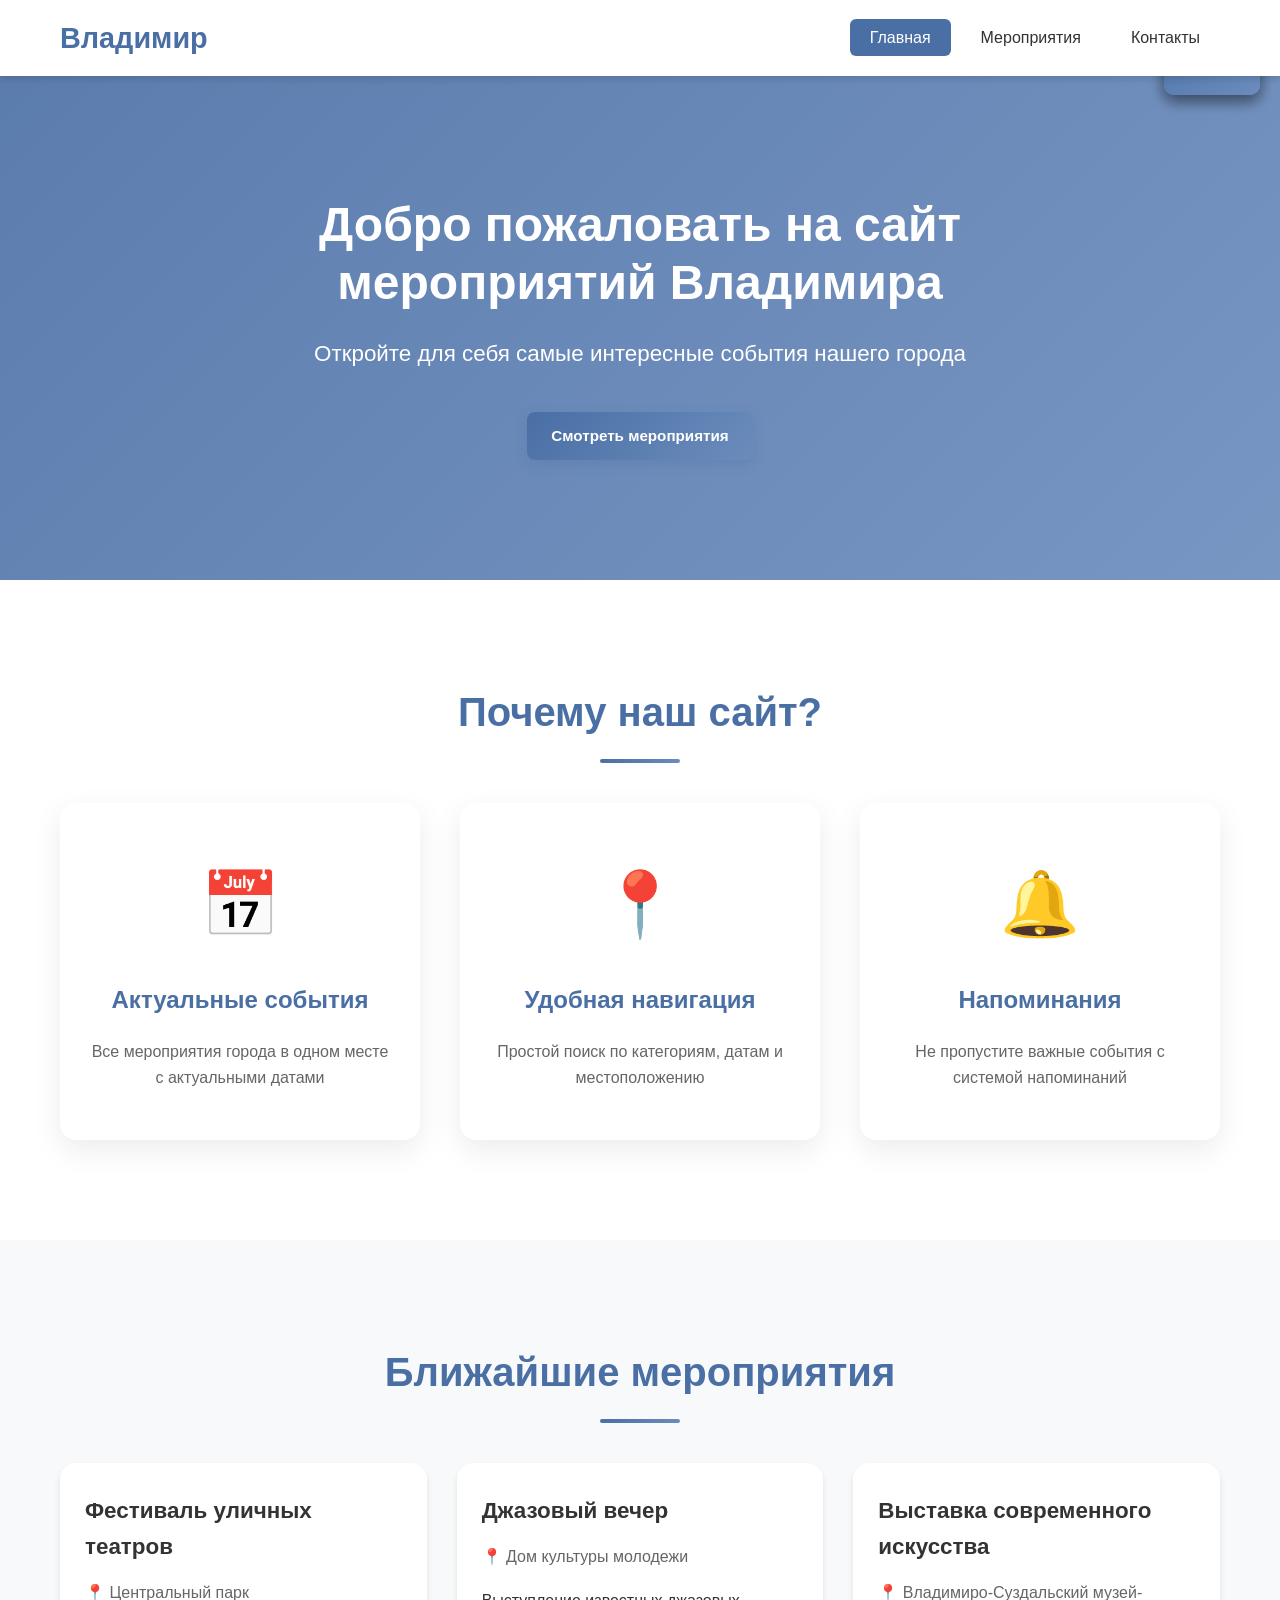
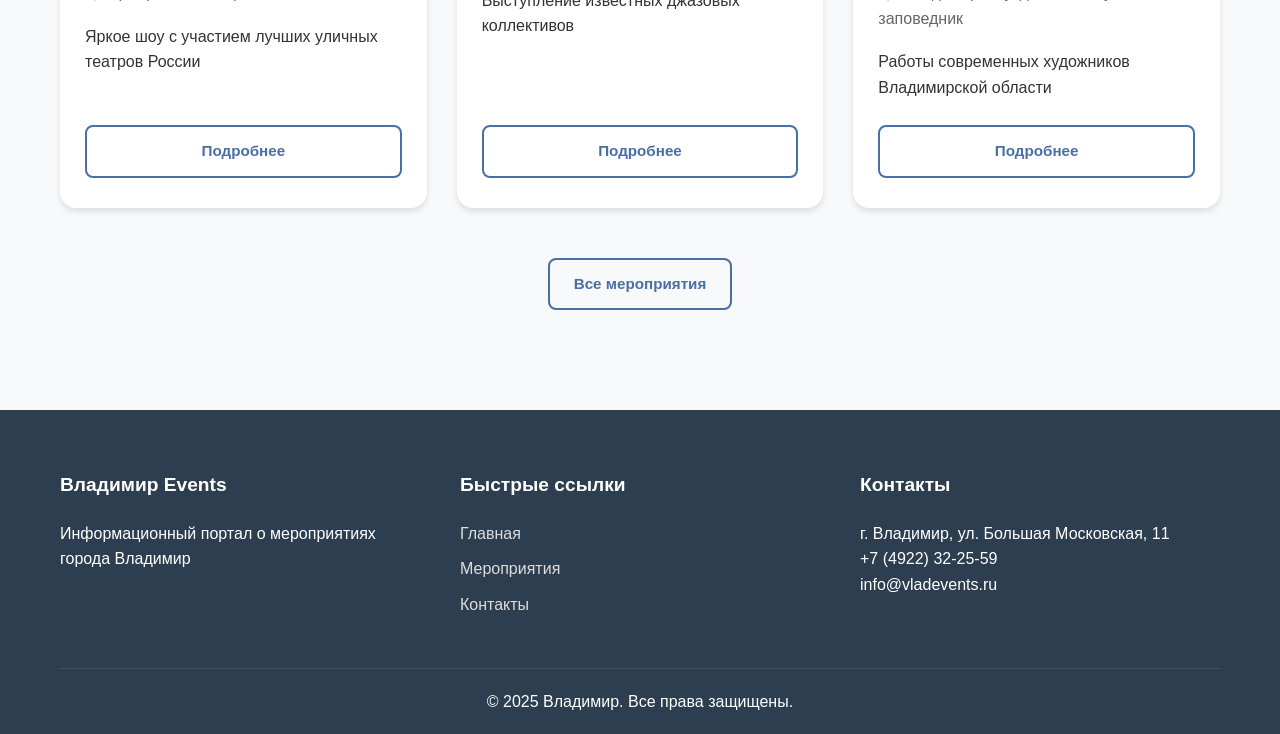
==== index.html @ 45550b62 "Add files via upload" ====
<!DOCTYPE html>
<html lang="ru">
<head>
    <meta charset="UTF-8">
    <meta name="viewport" content="width=device-width, initial-scale=1.0">
    <title>Мероприятия Владимира - Главная</title>
    <link rel="stylesheet" href="style.css">
</head>
<body>
    <header class="header">
        <div class="container">
            <div class="header-content">
                <div class="logo">
                    <h1>Владимир</h1>
                </div>
                <nav class="nav">
                    <ul class="nav-list">
                        <li><a href="index.html" class="nav-link active">Главная</a></li>
                        <li><a href="events.html" class="nav-link">Мероприятия</a></li>
                        <li><a href="contacts.html" class="nav-link">Контакты</a></li>
                    </ul>
                </nav>
            </div>
        </div>
    </header>

    <main>
        <section class="hero">
            <div class="container">
                <div class="hero-content">
                    <h2 class="hero-title">Добро пожаловать на сайт мероприятий Владимира</h2>
                    <p class="hero-text">Откройте для себя самые интересные события нашего города</p>
                    <a href="events.html" class="btn btn-primary">Смотреть мероприятия</a>
                </div>
            </div>
        </section>

        <section class="features">
            <div class="container">
                <h2 class="section-title">Почему наш сайт?</h2>
                <div class="features-grid">
                    <div class="feature-card">
                        <div class="feature-icon">📅</div>
                        <h3>Актуальные события</h3>
                        <p>Все мероприятия города в одном месте с актуальными датами</p>
                    </div>
                    <div class="feature-card">
                        <div class="feature-icon">📍</div>
                        <h3>Удобная навигация</h3>
                        <p>Простой поиск по категориям, датам и местоположению</p>
                    </div>
                    <div class="feature-card">
                        <div class="feature-icon">🔔</div>
                        <h3>Напоминания</h3>
                        <p>Не пропустите важные события с системой напоминаний</p>
                    </div>
                </div>
            </div>
        </section>

        <section class="upcoming-events">
            <div class="container">
                <h2 class="section-title">Ближайшие мероприятия</h2>
                <div class="events-preview">
                    <div class="event-card">
                        <div class="event-date">
                            <span class="month">октябрь</span>
                            <span class="day">15</span>
                        </div>
                        <div class="event-info">
                            <h3>Фестиваль уличных театров</h3>
                            <p class="event-location">📍 Центральный парк</p>
                            <p class="event-description">Яркое шоу с участием лучших уличных театров России</p>
                            <div class="event-actions">
                                <a href="events.html" class="btn btn-outline">Подробнее</a>
                            </div>
                        </div>
                    </div>
                    <div class="event-card">
                        <div class="event-date">
                            <span class="month">октябрь</span>
                            <span class="day">22</span>
                        </div>
                        <div class="event-info">
                            <h3>Джазовый вечер</h3>
                            <p class="event-location">📍 Дом культуры молодежи</p>
                            <p class="event-description">Выступление известных джазовых коллективов</p>
                            <div class="event-actions">
                                <a href="events.html" class="btn btn-outline">Подробнее</a>
                            </div>
                        </div>
                    </div>
                    <div class="event-card">
                        <div class="event-date">
                            <span class="month">октябрь</span>
                            <span class="day">29</span>
                        </div>
                        <div class="event-info">
                            <h3>Выставка современного искусства</h3>
                            <p class="event-location">📍 Владимиро-Суздальский музей-заповедник</p>
                            <p class="event-description">Работы современных художников Владимирской области</p>
                            <div class="event-actions">
                                <a href="events.html" class="btn btn-outline">Подробнее</a>
                            </div>
                        </div>
                    </div>
                </div>
                <div class="text-center">
                    <a href="events.html" class="btn btn-secondary">Все мероприятия</a>
                </div>
            </div>
        </section>
    </main>

    <footer class="footer">
        <div class="container">
            <div class="footer-content">
                <div class="footer-section">
                    <h3>Владимир Events</h3>
                    <p>Информационный портал о мероприятиях города Владимир</p>
                </div>
                <div class="footer-section">
                    <h3>Быстрые ссылки</h3>
                    <ul>
                        <li><a href="index.html">Главная</a></li>
                        <li><a href="events.html">Мероприятия</a></li>
                        <li><a href="contacts.html">Контакты</a></li>
                    </ul>
                </div>
                <div class="footer-section">
                    <h3>Контакты</h3>
                    <p>г. Владимир, ул. Большая Московская, 11</p>
                    <p>+7 (4922) 32-25-59</p>
                    <p>info@vladevents.ru</p>
                </div>
            </div>
            <div class="footer-bottom">
                <p>&copy; 2025 Владимир. Все права защищены.</p>
            </div>
        </div>
    </footer>
</body>
</html>
---- style.css ----
/* CSS переменные */
:root {
    --primary-color: #4a6fa5;
    --secondary-color: #6b8cbc;
    --accent-color: #ff6b6b;
    --text-color: #333;
    --light-text: #666;
    --bg-light: #f8f9fa;
    --bg-white: #ffffff;
    --border-color: #e0e0e0;
    --shadow: 0 4px 6px rgba(0, 0, 0, 0.1);
    --transition: all 0.3s ease;
}

/* Базовые стили */
* {
    margin: 0;
    padding: 0;
    box-sizing: border-box;
}

body {
    font-family: 'Arial', sans-serif;
    line-height: 1.6;
    color: var(--text-color);
    background-color: var(--bg-light);
}

.container {
    width: 100%;
    max-width: 1200px;
    margin: 0 auto;
    padding: 0 20px;
}

/* Кнопки */
.btn {
    display: inline-flex;
    align-items: center;
    justify-content: center;
    padding: 12px 24px;
    border: none;
    border-radius: 8px;
    text-decoration: none;
    font-weight: 600;
    cursor: pointer;
    transition: all 0.3s ease;
    text-align: center;
    min-height: 46px;
    font-size: 0.95rem;
    flex-shrink: 0;
}

.btn-primary {
    background: linear-gradient(135deg, var(--primary-color), var(--secondary-color));
    color: white;
    box-shadow: 0 4px 12px rgba(74, 111, 165, 0.3);
}

.btn-primary:hover {
    transform: translateY(-2px);
    box-shadow: 0 6px 18px rgba(74, 111, 165, 0.4);
}

.btn-secondary {
    background-color: transparent;
    color: var(--primary-color);
    border: 2px solid var(--primary-color);
}

.btn-secondary:hover {
    background-color: var(--primary-color);
    color: white;
    transform: translateY(-2px);
}

.btn-outline {
    background-color: transparent;
    color: var(--primary-color);
    border: 2px solid var(--primary-color);
    flex: 1;
}

.btn-outline:hover {
    background-color: var(--primary-color);
    color: white;
    transform: translateY(-2px);
}

/* Шапка */
.header {
    background-color: var(--bg-white);
    box-shadow: var(--shadow);
    position: sticky;
    top: 0;
    z-index: 100;
}

.header-content {
    display: flex;
    justify-content: space-between;
    align-items: center;
    padding: 15px 0;
}

.logo h1 {
    color: var(--primary-color);
    font-size: 1.8rem;
}

.nav-list {
    display: flex;
    list-style: none;
    gap: 10px;
}

.nav-link {
    text-decoration: none;
    color: var(--text-color);
    padding: 10px 20px;
    transition: var(--transition);
    border-radius: 6px;
    font-weight: 500;
}

.nav-link:hover, .nav-link.active {
    background-color: var(--primary-color);
    color: white;
}

/* Главная страница */
.hero {
    background: linear-gradient(135deg, rgba(74, 111, 165, 0.9), rgba(107, 140, 188, 0.9)), 
                url('https://via.placeholder.com/1920x600/4a6fa5/ffffff?text=Владимир') center/cover no-repeat;
    color: white;
    padding: 120px 0;
    text-align: center;
}

.hero-content {
    max-width: 800px;
    margin: 0 auto;
}

.hero-title {
    font-size: 3rem;
    margin-bottom: 25px;
    font-weight: 700;
    line-height: 1.2;
    animation: fadeInDown 1s ease;
}

.hero-text {
    font-size: 1.4rem;
    margin-bottom: 40px;
    opacity: 0.95;
    animation: fadeInUp 1s ease 0.3s both;
}

@keyframes fadeInDown {
    from {
        opacity: 0;
        transform: translateY(-30px);
    }
    to {
        opacity: 1;
        transform: translateY(0);
    }
}

@keyframes fadeInUp {
    from {
        opacity: 0;
        transform: translateY(30px);
    }
    to {
        opacity: 1;
        transform: translateY(0);
    }
}

/* Секции */
.section-title {
    text-align: center;
    margin-bottom: 40px;
    font-size: 2.5rem;
    color: var(--primary-color);
    position: relative;
}

.section-title::after {
    content: '';
    display: block;
    width: 80px;
    height: 4px;
    background: linear-gradient(135deg, var(--primary-color), var(--secondary-color));
    margin: 15px auto;
    border-radius: 2px;
}

/* Особенности */
.features {
    padding: 100px 0;
    background-color: var(--bg-white);
}

.features-grid {
    display: grid;
    grid-template-columns: repeat(auto-fit, minmax(300px, 1fr));
    gap: 40px;
}

.feature-card {
    text-align: center;
    padding: 50px 30px;
    border-radius: 16px;
    box-shadow: 0 10px 30px rgba(0,0,0,0.08);
    transition: all 0.4s ease;
    background: white;
}

.feature-card:hover {
    transform: translateY(-10px);
    box-shadow: 0 20px 40px rgba(0,0,0,0.15);
}

.feature-icon {
    font-size: 4rem;
    margin-bottom: 25px;
    display: block;
}

.feature-card h3 {
    margin-bottom: 20px;
    color: var(--primary-color);
    font-size: 1.5rem;
}

.feature-card p {
    color: var(--light-text);
    line-height: 1.6;
}

/* Ближайшие мероприятия на главной */
.upcoming-events {
    padding: 100px 0;
    background: var(--bg-light);
}

.events-preview {
    display: grid;
    grid-template-columns: repeat(auto-fit, minmax(350px, 1fr));
    gap: 30px;
    margin-bottom: 50px;
}

.event-card {
    display: flex;
    background-color: var(--bg-white);
    border-radius: 16px;
    overflow: hidden;
    box-shadow: var(--shadow);
    transition: var(--transition);
    height: 100%;
}

.event-card:hover {
    transform: translateY(-5px);
    box-shadow: 0 10px 25px rgba(0,0,0,0.15);
}

.event-card .event-date {
    display: flex;
    flex-direction: column;
    align-items: center;
    justify-content: center;
    background: linear-gradient(135deg, var(--primary-color), var(--secondary-color));
    color: white;
    padding: 25px 15px;
    min-width: 90px;
    text-align: center;
}

.event-card .event-date .month {
    font-size: 0.85rem;
    font-weight: 700;
    text-transform: uppercase;
    margin-bottom: 8px;
}

.event-card .event-date .day {
    font-size: 2.2rem;
    font-weight: 800;
    line-height: 1;
}

.event-info {
    padding: 30px 25px;
    flex: 1;
    display: flex;
    flex-direction: column;
}

.event-info h3 {
    margin-bottom: 15px;
    color: var(--text-color);
    font-size: 1.4rem;
}

.event-location {
    color: var(--light-text);
    margin-bottom: 15px;
    display: flex;
    align-items: center;
    gap: 8px;
}

.event-description {
    margin-bottom: 25px;
    line-height: 1.6;
    flex-grow: 1;
}

.event-actions {
    margin-top: auto;
}

.text-center {
    text-align: center;
}

/* Страница мероприятий */
.page-header {
    background: linear-gradient(135deg, var(--primary-color), var(--secondary-color));
    color: white;
    padding: 80px 0;
    text-align: center;
}

.page-title {
    font-size: 2.8rem;
    margin-bottom: 15px;
    font-weight: 700;
}

.page-header p {
    font-size: 1.2rem;
    opacity: 0.9;
}

/* Фильтр мероприятий */
.events-filter {
    padding: 50px 0;
    background-color: var(--bg-white);
}

.filter-form {
    display: grid;
    grid-template-columns: repeat(auto-fit, minmax(200px, 1fr));
    gap: 20px;
    align-items: end;
}

.form-group {
    display: flex;
    flex-direction: column;
}

.form-group label {
    margin-bottom: 8px;
    font-weight: 600;
    color: var(--text-color);
}

.form-group input, .form-group select {
    padding: 12px 15px;
    border: 2px solid var(--border-color);
    border-radius: 8px;
    font-size: 1rem;
    transition: var(--transition);
}

.form-group input:focus, .form-group select:focus {
    outline: none;
    border-color: var(--primary-color);
    box-shadow: 0 0 0 3px rgba(74, 111, 165, 0.1);
}

/* Список мероприятий */
.events-list {
    padding: 80px 0;
    background-color: var(--bg-light);
}

.events-grid {
    display: grid;
    grid-template-columns: repeat(auto-fill, minmax(380px, 1fr));
    gap: 30px;
    align-items: stretch;
}

.event-item {
    background-color: var(--bg-white);
    border-radius: 12px;
    overflow: hidden;
    box-shadow: var(--shadow);
    transition: all 0.3s ease;
    display: flex;
    flex-direction: column;
    height: 100%;
}

.event-item:hover {
    transform: translateY(-8px);
    box-shadow: 0 15px 30px rgba(0,0,0,0.15);
}

.event-image {
    height: 220px;
    overflow: hidden;
    flex-shrink: 0;
}

.event-image img {
    width: 100%;
    height: 100%;
    object-fit: cover;
    transition: var(--transition);
}

.event-item:hover .event-image img {
    transform: scale(1.1);
}

.event-content {
    padding: 25px;
    position: relative;
    display: flex;
    flex-direction: column;
    flex-grow: 1;
}

.event-date {
    position: absolute;
    top: -20px;
    right: 20px;
    background: linear-gradient(135deg, var(--primary-color), var(--secondary-color));
    color: white;
    padding: 12px 10px;
    border-radius: 10px;
    text-align: center;
    min-width: 75px;
    box-shadow: 0 6px 15px rgba(0,0,0,0.2);
    z-index: 2;
}

.event-date .month {
    display: block;
    font-size: 0.75rem;
    font-weight: 700;
    text-transform: uppercase;
    margin-bottom: 3px;
}

.event-date .day {
    display: block;
    font-size: 1.6rem;
    font-weight: 800;
    line-height: 1;
}

.event-header {
    margin-bottom: 15px;
    padding-right: 80px;
}

.event-title {
    margin-bottom: 10px;
    color: var(--text-color);
    font-size: 1.3rem;
    font-weight: 700;
    line-height: 1.3;
}

.event-category {
    display: inline-block;
    background: linear-gradient(135deg, #667eea, #764ba2);
    color: white;
    padding: 6px 14px;
    border-radius: 20px;
    font-size: 0.75rem;
    font-weight: 700;
    text-transform: uppercase;
}

.event-location {
    color: var(--light-text);
    margin-bottom: 18px;
    display: flex;
    align-items: center;
    gap: 8px;
}

.event-description {
    margin-bottom: 25px;
    line-height: 1.6;
    color: var(--text-color);
    flex-grow: 1;
}

.event-actions {
    display: flex;
    gap: 12px;
    margin-top: auto;
}

/* Страница контактов */
.contact-content {
    padding: 80px 0;
    background-color: var(--bg-white);
}

.contact-grid {
    display: grid;
    grid-template-columns: 1fr 2fr;
    gap: 50px;
}

.contact-info h2, .contact-form-container h2 {
    margin-bottom: 30px;
    color: var(--primary-color);
    font-size: 2rem;
}

.contact-item {
    margin-bottom: 30px;
}

.contact-item h3 {
    margin-bottom: 10px;
    color: var(--primary-color);
}

.contact-form {
    background-color: var(--bg-light);
    padding: 40px;
    border-radius: 12px;
    box-shadow: var(--shadow);
}

.contact-form .form-group {
    margin-bottom: 25px;
}

.contact-form label {
    display: block;
    margin-bottom: 8px;
    font-weight: 600;
}

.contact-form input, .contact-form textarea {
    width: 100%;
    padding: 12px 15px;
    border: 2px solid var(--border-color);
    border-radius: 8px;
    font-size: 1rem;
    transition: var(--transition);
}

.contact-form input:focus, .contact-form textarea:focus {
    border-color: var(--primary-color);
    outline: none;
    box-shadow: 0 0 0 3px rgba(74, 111, 165, 0.2);
}

.error-message {
    color: var(--accent-color);
    font-size: 0.8rem;
    margin-top: 5px;
    display: block;
}

/* Карта */
.map-section {
    padding: 80px 0;
    background-color: var(--bg-light);
}

.map-container {
    background-color: var(--bg-white);
    padding: 30px;
    border-radius: 12px;
    box-shadow: var(--shadow);
    margin: 20px 0;
}

.map-wrapper {
    position: relative;
    width: 100%;
    height: 0;
    padding-bottom: 60%;
    border-radius: 8px;
    overflow: hidden;
}

.responsive-iframe {
    position: absolute;
    top: 0;
    left: 0;
    width: 100%;
    height: 100%;
    border: none;
}

.map-description {
    text-align: center;
    margin-bottom: 20px;
    color: var(--light-text);
}

.map-legend {
    background-color: var(--bg-white);
    padding: 25px;
    border-radius: 8px;
    box-shadow: var(--shadow);
    margin-top: 20px;
}

.map-legend h3 {
    color: var(--primary-color);
    margin-bottom: 20px;
}

.map-legend ul {
    list-style: none;
    display: grid;
    grid-template-columns: repeat(auto-fit, minmax(300px, 1fr));
    gap: 15px;
}

.map-legend li {
    padding: 12px 15px;
    border-bottom: 1px solid var(--border-color);
    background: var(--bg-light);
    border-radius: 6px;
}

/* Подвал */
.footer {
    background-color: #2c3e50;
    color: white;
    padding: 60px 0 20px;
}

.footer-content {
    display: grid;
    grid-template-columns: repeat(auto-fit, minmax(250px, 1fr));
    gap: 40px;
    margin-bottom: 40px;
}

.footer-section h3 {
    margin-bottom: 20px;
    font-size: 1.2rem;
}

.footer-section ul {
    list-style: none;
}

.footer-section ul li {
    margin-bottom: 10px;
}

.footer-section a {
    color: #ddd;
    text-decoration: none;
    transition: var(--transition);
}

.footer-section a:hover {
    color: white;
}

.footer-bottom {
    text-align: center;
    padding-top: 20px;
    border-top: 1px solid rgba(255, 255, 255, 0.1);
}

/* Стили для статусов дат */
.event-date.past {
    background: linear-gradient(135deg, #95a5a6, #7f8c8d);
}

.event-date.today {
    background: linear-gradient(135deg, #e74c3c, #c0392b);
    animation: pulse 2s infinite;
}

@keyframes pulse {
    0% {
        box-shadow: 0 0 0 0 rgba(231, 76, 60, 0.7);
    }
    70% {
        box-shadow: 0 0 0 10px rgba(231, 76, 60, 0);
    }
    100% {
        box-shadow: 0 0 0 0 rgba(231, 76, 60, 0);
    }
}

/* Адаптивность */
@media (max-width: 768px) {
    .header-content {
        flex-direction: column;
        gap: 15px;
    }
    
    .nav-list {
        flex-wrap: wrap;
        justify-content: center;
    }
    
    .hero {
        padding: 80px 0;
    }
    
    .hero-title {
        font-size: 2.2rem;
    }
    
    .hero-text {
        font-size: 1.2rem;
    }
    
    .section-title {
        font-size: 2rem;
    }
    
    .features-grid,
    .events-preview,
    .events-grid {
        grid-template-columns: 1fr;
        gap: 25px;
    }
    
    .contact-grid {
        grid-template-columns: 1fr;
        gap: 30px;
    }
    
    .filter-form {
        grid-template-columns: 1fr;
    }
    
    .event-actions {
        flex-direction: column;
    }
    
    .event-header {
        padding-right: 0;
    }
    
    .map-legend ul {
        grid-template-columns: 1fr;
    }
}

@media (max-width: 480px) {
    .container {
        padding: 0 15px;
    }
    
    .hero-title {
        font-size: 1.8rem;
    }
    
    .event-date {
        position: relative;
        top: auto;
        right: auto;
        display: inline-flex;
        align-items: center;
        gap: 10px;
        margin-bottom: 15px;
        padding: 10px 15px;
        min-width: auto;
    }
    
    .event-date .month {
        display: inline;
        font-size: 0.85rem;
    }
    
    .event-date .day {
        display: inline;
        font-size: 1.3rem;
    }
    
    .contact-form {
        padding: 25px 20px;
    }
    
    .event-card {
        flex-direction: column;
    }
    
    .event-card .event-date {
        flex-direction: row;
        justify-content: center;
        min-width: auto;
        padding: 20px;
        gap: 15px;
    }
    
}
/* Стили для выделения активного мероприятия */
.event-card.active {
    border: 3px solid var(--primary-color);
    transform: scale(1.02);
}

.event-card.highlight {
    animation: pulseHighlight 2s ease-in-out;
    box-shadow: 0 0 20px rgba(74, 111, 165, 0.4);
}

@keyframes pulseHighlight {
    0% {
        box-shadow: 0 0 0 0 rgba(74, 111, 165, 0.7);
    }
    50% {
        box-shadow: 0 0 20px 10px rgba(74, 111, 165, 0.4);
    }
    100% {
        box-shadow: 0 0 0 0 rgba(74, 111, 165, 0.7);
    }
}

.event-card.redirecting {
    animation: redirectAnimation 0.5s ease-in-out;
}

@keyframes redirectAnimation {
    0% {
        transform: scale(1);
    }
    50% {
        transform: scale(0.95);
        opacity: 0.8;
    }
    100% {
        transform: scale(1);
        opacity: 1;
    }
}

/* Стили для модального окна */
.modal {
    display: none;
    position: fixed;
    z-index: 1000;
    left: 0;
    top: 0;
    width: 100%;
    height: 100%;
    background-color: rgba(0,0,0,0.5);
    backdrop-filter: blur(5px);
}

.modal-content {
    background-color: var(--bg-white);
    margin: 15% auto;
    padding: 30px;
    border-radius: 16px;
    box-shadow: 0 20px 40px rgba(0,0,0,0.3);
    width: 90%;
    max-width: 500px;
    position: relative;
    animation: modalAppear 0.3s ease-out;
}

@keyframes modalAppear {
    from {
        opacity: 0;
        transform: translateY(-50px) scale(0.9);
    }
    to {
        opacity: 1;
        transform: translateY(0) scale(1);
    }
}

.close {
    position: absolute;
    right: 20px;
    top: 15px;
    font-size: 28px;
    font-weight: bold;
    cursor: pointer;
    color: var(--light-text);
    transition: var(--transition);
}

.close:hover {
    color: var(--accent-color);
    transform: rotate(90deg);
}

.modal-content h3 {
    color: var(--primary-color);
    margin-bottom: 15px;
    font-size: 1.5rem;
}

.modal-content p {
    margin-bottom: 25px;
    line-height: 1.6;
    color: var(--text-color);
}

.modal-actions {
    display: flex;
    gap: 15px;
    justify-content: flex-end;
    flex-wrap: wrap;
}

.modal-actions .btn {
    min-width: 120px;
}

/* Адаптивность для модального окна */
@media (max-width: 768px) {
    .modal-content {
        margin: 20% auto;
        padding: 25px 20px;
    }
    
    .modal-actions {
        flex-direction: column;
    }
    
    .modal-actions .btn {
        width: 100%;
    }
}

@media (max-width: 480px) {
    .modal-content {
        margin: 10% auto;
        width: 95%;
    }
}
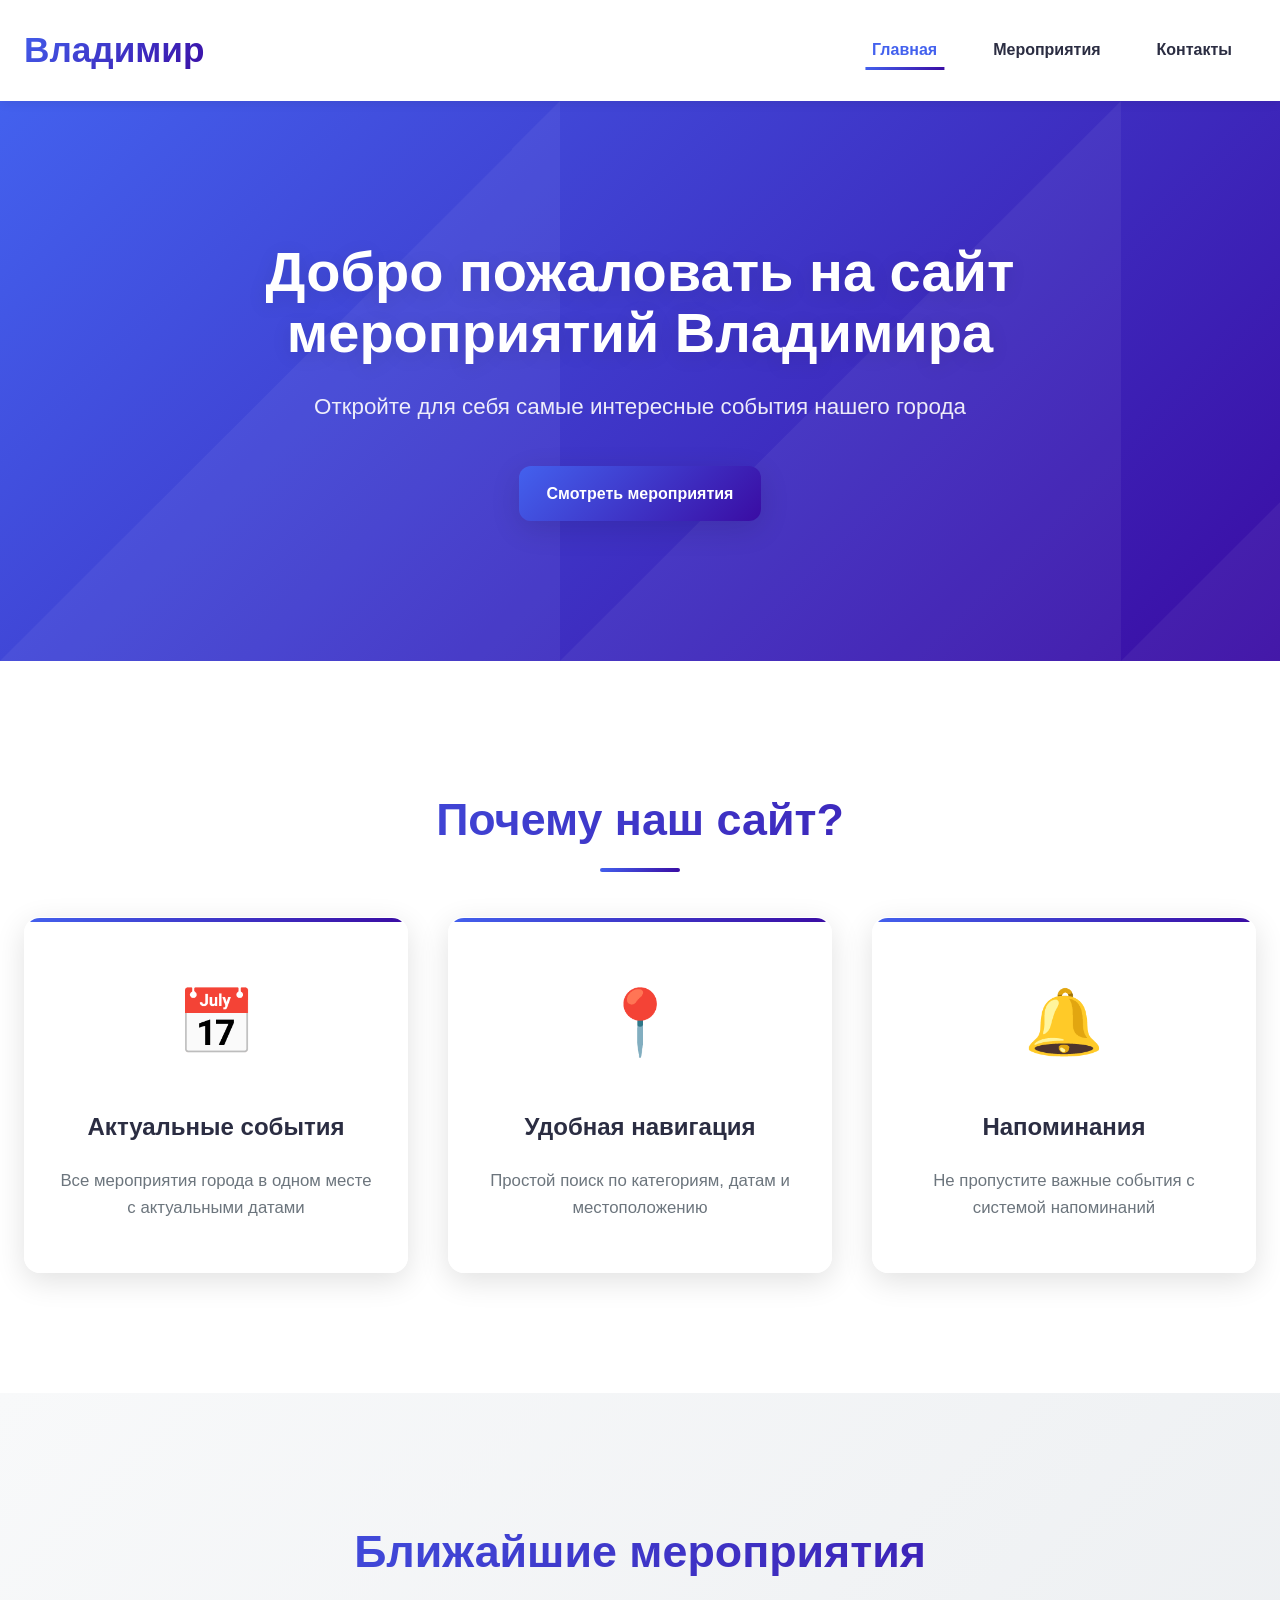
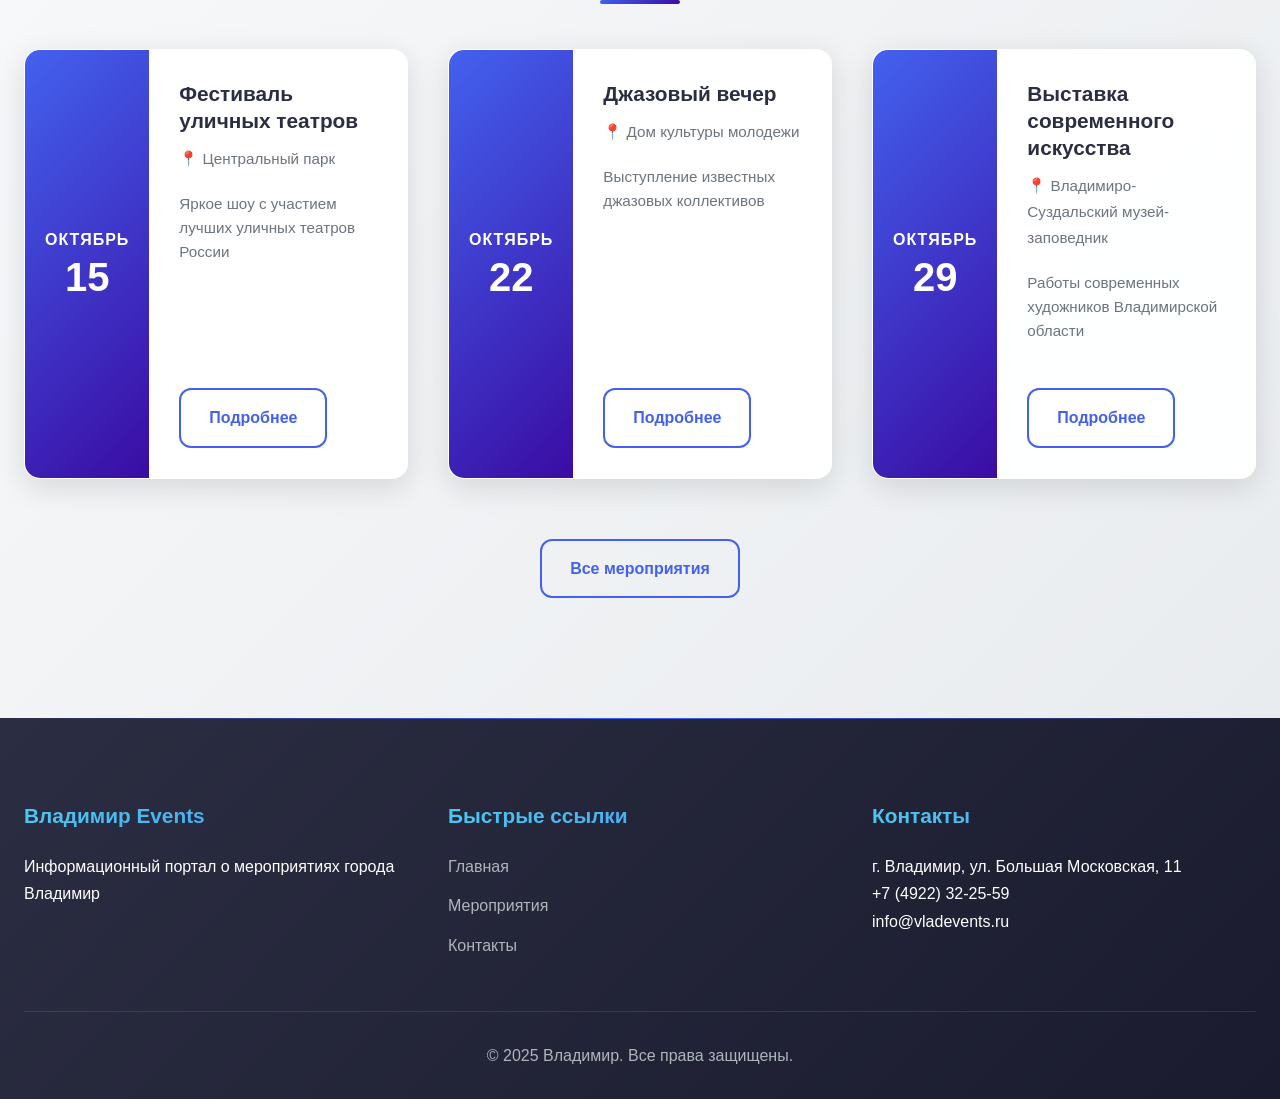
==== commit a7d80de6: "Add files via upload" ====
--- a/index.html
+++ b/index.html
@@ -62,6 +62,7 @@
             <div class="container">
                 <h2 class="section-title">Ближайшие мероприятия</h2>
                 <div class="events-preview">
+                    <!-- Фестиваль уличных театров -->
                     <div class="event-card">
                         <div class="event-date">
                             <span class="month">октябрь</span>
@@ -72,10 +73,12 @@
                             <p class="event-location">📍 Центральный парк</p>
                             <p class="event-description">Яркое шоу с участием лучших уличных театров России</p>
                             <div class="event-actions">
-                                <a href="events.html" class="btn btn-outline">Подробнее</a>
+                                <a href="events.html?highlight=festival" class="btn btn-outline">Подробнее</a>
                             </div>
                         </div>
                     </div>
+
+                    <!-- Джазовый вечер -->
                     <div class="event-card">
                         <div class="event-date">
                             <span class="month">октябрь</span>
@@ -86,10 +89,12 @@
                             <p class="event-location">📍 Дом культуры молодежи</p>
                             <p class="event-description">Выступление известных джазовых коллективов</p>
                             <div class="event-actions">
-                                <a href="events.html" class="btn btn-outline">Подробнее</a>
+                                <a href="events.html?highlight=jazz" class="btn btn-outline">Подробнее</a>
                             </div>
                         </div>
                     </div>
+
+                    <!-- Выставка современного искусства -->
                     <div class="event-card">
                         <div class="event-date">
                             <span class="month">октябрь</span>
@@ -100,7 +105,7 @@
                             <p class="event-location">📍 Владимиро-Суздальский музей-заповедник</p>
                             <p class="event-description">Работы современных художников Владимирской области</p>
                             <div class="event-actions">
-                                <a href="events.html" class="btn btn-outline">Подробнее</a>
+                                <a href="events.html?highlight=exhibition" class="btn btn-outline">Подробнее</a>
                             </div>
                         </div>
                     </div>
--- a/style.css
+++ b/style.css
@@ -1,15 +1,21 @@
 /* CSS переменные */
 :root {
-    --primary-color: #4a6fa5;
-    --secondary-color: #6b8cbc;
-    --accent-color: #ff6b6b;
-    --text-color: #333;
-    --light-text: #666;
+    --primary-color: #4361ee;
+    --secondary-color: #3a0ca3;
+    --accent-color: #f72585;
+    --success-color: #4cc9f0;
+    --text-color: #2b2d42;
+    --light-text: #6c757d;
     --bg-light: #f8f9fa;
     --bg-white: #ffffff;
-    --border-color: #e0e0e0;
-    --shadow: 0 4px 6px rgba(0, 0, 0, 0.1);
-    --transition: all 0.3s ease;
+    --gradient-primary: linear-gradient(135deg, #4361ee 0%, #3a0ca3 100%);
+    --gradient-accent: linear-gradient(135deg, #f72585 0%, #b5179e 100%);
+    --gradient-success: linear-gradient(135deg, #4cc9f0 0%, #4895ef 100%);
+    --shadow-sm: 0 2px 10px rgba(0, 0, 0, 0.08);
+    --shadow-md: 0 8px 30px rgba(0, 0, 0, 0.12);
+    --shadow-lg: 0 20px 60px rgba(0, 0, 0, 0.15);
+    --border-radius: 16px;
+    --transition: all 0.4s cubic-bezier(0.25, 0.46, 0.45, 0.94);
 }
 
 /* Базовые стили */
@@ -20,17 +26,39 @@
 }
 
 body {
-    font-family: 'Arial', sans-serif;
-    line-height: 1.6;
+    font-family: 'Segoe UI', Tahoma, Geneva, Verdana, sans-serif;
+    line-height: 1.7;
     color: var(--text-color);
-    background-color: var(--bg-light);
+    background: linear-gradient(135deg, #f8f9fa 0%, #e9ecef 100%);
+    min-height: 100vh;
 }
 
 .container {
     width: 100%;
-    max-width: 1200px;
+    max-width: 1280px;
     margin: 0 auto;
-    padding: 0 20px;
+    padding: 0 24px;
+}
+
+/* Анимации */
+@keyframes fadeInUp {
+    from {
+        opacity: 0;
+        transform: translateY(40px);
+    }
+    to {
+        opacity: 1;
+        transform: translateY(0);
+    }
+}
+
+@keyframes float {
+    0%, 100% {
+        transform: translateY(0);
+    }
+    50% {
+        transform: translateY(-10px);
+    }
 }
 
 /* Кнопки */
@@ -38,291 +66,402 @@
     display: inline-flex;
     align-items: center;
     justify-content: center;
-    padding: 12px 24px;
+    padding: 14px 28px;
     border: none;
-    border-radius: 8px;
+    border-radius: 12px;
     text-decoration: none;
     font-weight: 600;
     cursor: pointer;
-    transition: all 0.3s ease;
+    transition: var(--transition);
     text-align: center;
-    min-height: 46px;
-    font-size: 0.95rem;
-    flex-shrink: 0;
+    font-size: 1rem;
+    position: relative;
+    overflow: hidden;
+    min-height: 50px;
+    font-family: inherit;
+}
+
+.btn::before {
+    content: '';
+    position: absolute;
+    top: 0;
+    left: -100%;
+    width: 100%;
+    height: 100%;
+    background: linear-gradient(90deg, transparent, rgba(255,255,255,0.2), transparent);
+    transition: left 0.5s;
+}
+
+.btn:hover::before {
+    left: 100%;
 }
 
 .btn-primary {
-    background: linear-gradient(135deg, var(--primary-color), var(--secondary-color));
+    background: var(--gradient-primary);
     color: white;
-    box-shadow: 0 4px 12px rgba(74, 111, 165, 0.3);
+    box-shadow: var(--shadow-md);
 }
 
 .btn-primary:hover {
-    transform: translateY(-2px);
-    box-shadow: 0 6px 18px rgba(74, 111, 165, 0.4);
+    transform: translateY(-3px);
+    box-shadow: var(--shadow-lg);
 }
 
 .btn-secondary {
-    background-color: transparent;
+    background: transparent;
     color: var(--primary-color);
     border: 2px solid var(--primary-color);
+    backdrop-filter: blur(10px);
 }
 
 .btn-secondary:hover {
-    background-color: var(--primary-color);
+    background: var(--primary-color);
     color: white;
-    transform: translateY(-2px);
+    transform: translateY(-3px);
 }
 
 .btn-outline {
-    background-color: transparent;
+    background: transparent;
     color: var(--primary-color);
     border: 2px solid var(--primary-color);
-    flex: 1;
+    backdrop-filter: blur(10px);
+    min-width: 140px;
 }
 
 .btn-outline:hover {
-    background-color: var(--primary-color);
+    background: var(--primary-color);
     color: white;
-    transform: translateY(-2px);
+    transform: translateY(-3px);
 }
 
 /* Шапка */
 .header {
-    background-color: var(--bg-white);
-    box-shadow: var(--shadow);
+    background: rgba(255, 255, 255, 0.95);
+    backdrop-filter: blur(20px);
+    border-bottom: 1px solid rgba(255, 255, 255, 0.2);
     position: sticky;
     top: 0;
-    z-index: 100;
+    z-index: 1000;
+    box-shadow: var(--shadow-sm);
 }
 
 .header-content {
     display: flex;
     justify-content: space-between;
     align-items: center;
-    padding: 15px 0;
+    padding: 20px 0;
 }
 
 .logo h1 {
-    color: var(--primary-color);
-    font-size: 1.8rem;
+    background: var(--gradient-primary);
+    -webkit-background-clip: text;
+    -webkit-text-fill-color: transparent;
+    background-clip: text;
+    font-size: 2.2rem;
+    font-weight: 800;
+    font-family: 'Segoe UI', Tahoma, Geneva, Verdana, sans-serif;
 }
 
 .nav-list {
     display: flex;
     list-style: none;
-    gap: 10px;
+    gap: 8px;
 }
 
 .nav-link {
     text-decoration: none;
     color: var(--text-color);
-    padding: 10px 20px;
+    padding: 12px 24px;
     transition: var(--transition);
-    border-radius: 6px;
-    font-weight: 500;
-}
-
-.nav-link:hover, .nav-link.active {
-    background-color: var(--primary-color);
-    color: white;
+    border-radius: 50px;
+    font-weight: 600;
+    position: relative;
+    font-family: inherit;
+}
+
+.nav-link::after {
+    content: '';
+    position: absolute;
+    bottom: 0;
+    left: 50%;
+    width: 0;
+    height: 3px;
+    background: var(--gradient-primary);
+    transition: var(--transition);
+    transform: translateX(-50%);
+}
+
+.nav-link:hover::after,
+.nav-link.active::after {
+    width: 70%;
+}
+
+.nav-link.active {
+    color: var(--primary-color);
 }
 
 /* Главная страница */
 .hero {
-    background: linear-gradient(135deg, rgba(74, 111, 165, 0.9), rgba(107, 140, 188, 0.9)), 
-                url('https://via.placeholder.com/1920x600/4a6fa5/ffffff?text=Владимир') center/cover no-repeat;
+    background: var(--gradient-primary);
     color: white;
-    padding: 120px 0;
+    padding: 140px 0;
     text-align: center;
+    position: relative;
+    overflow: hidden;
+}
+
+.hero::before {
+    content: '';
+    position: absolute;
+    top: 0;
+    left: 0;
+    right: 0;
+    bottom: 0;
+    background: url('data:image/svg+xml,<svg xmlns="http://www.w3.org/2000/svg" viewBox="0 0 1000 1000"><polygon fill="rgba(255,255,255,0.05)" points="0,1000 1000,0 1000,1000"/></svg>');
 }
 
 .hero-content {
     max-width: 800px;
     margin: 0 auto;
+    position: relative;
+    z-index: 2;
+    animation: fadeInUp 1s ease;
 }
 
 .hero-title {
-    font-size: 3rem;
-    margin-bottom: 25px;
-    font-weight: 700;
-    line-height: 1.2;
-    animation: fadeInDown 1s ease;
+    font-size: 3.5rem;
+    margin-bottom: 24px;
+    font-weight: 800;
+    line-height: 1.1;
+    text-shadow: 0 4px 20px rgba(0,0,0,0.1);
+    font-family: 'Segoe UI', Tahoma, Geneva, Verdana, sans-serif;
 }
 
 .hero-text {
     font-size: 1.4rem;
     margin-bottom: 40px;
-    opacity: 0.95;
-    animation: fadeInUp 1s ease 0.3s both;
-}
-
-@keyframes fadeInDown {
-    from {
-        opacity: 0;
-        transform: translateY(-30px);
-    }
-    to {
-        opacity: 1;
-        transform: translateY(0);
-    }
-}
-
-@keyframes fadeInUp {
-    from {
-        opacity: 0;
-        transform: translateY(30px);
-    }
-    to {
-        opacity: 1;
-        transform: translateY(0);
-    }
+    opacity: 0.9;
+    font-weight: 300;
+    font-family: inherit;
 }
 
 /* Секции */
 .section-title {
     text-align: center;
-    margin-bottom: 40px;
-    font-size: 2.5rem;
-    color: var(--primary-color);
-    position: relative;
+    margin-bottom: 60px;
+    font-size: 2.8rem;
+    font-weight: 800;
+    background: var(--gradient-primary);
+    -webkit-background-clip: text;
+    -webkit-text-fill-color: transparent;
+    background-clip: text;
+    position: relative;
+    font-family: 'Segoe UI', Tahoma, Geneva, Verdana, sans-serif;
 }
 
 .section-title::after {
     content: '';
-    display: block;
+    position: absolute;
+    bottom: -15px;
+    left: 50%;
+    transform: translateX(-50%);
     width: 80px;
     height: 4px;
-    background: linear-gradient(135deg, var(--primary-color), var(--secondary-color));
-    margin: 15px auto;
+    background: var(--gradient-primary);
     border-radius: 2px;
 }
 
 /* Особенности */
 .features {
-    padding: 100px 0;
-    background-color: var(--bg-white);
+    padding: 120px 0;
+    background: var(--bg-white);
 }
 
 .features-grid {
     display: grid;
-    grid-template-columns: repeat(auto-fit, minmax(300px, 1fr));
+    grid-template-columns: repeat(auto-fit, minmax(320px, 1fr));
     gap: 40px;
 }
 
 .feature-card {
     text-align: center;
     padding: 50px 30px;
-    border-radius: 16px;
-    box-shadow: 0 10px 30px rgba(0,0,0,0.08);
-    transition: all 0.4s ease;
-    background: white;
+    border-radius: var(--border-radius);
+    background: rgba(255, 255, 255, 0.8);
+    backdrop-filter: blur(20px);
+    border: 1px solid rgba(255, 255, 255, 0.3);
+    box-shadow: var(--shadow-md);
+    transition: var(--transition);
+    position: relative;
+    overflow: hidden;
+}
+
+.feature-card::before {
+    content: '';
+    position: absolute;
+    top: 0;
+    left: 0;
+    right: 0;
+    height: 4px;
+    background: var(--gradient-primary);
 }
 
 .feature-card:hover {
-    transform: translateY(-10px);
-    box-shadow: 0 20px 40px rgba(0,0,0,0.15);
+    transform: translateY(-10px) scale(1.02);
+    box-shadow: var(--shadow-lg);
 }
 
 .feature-icon {
     font-size: 4rem;
-    margin-bottom: 25px;
+    margin-bottom: 30px;
     display: block;
+    animation: float 3s ease-in-out infinite;
 }
 
 .feature-card h3 {
     margin-bottom: 20px;
-    color: var(--primary-color);
+    color: var(--text-color);
     font-size: 1.5rem;
+    font-weight: 700;
+    font-family: 'Segoe UI', Tahoma, Geneva, Verdana, sans-serif;
 }
 
 .feature-card p {
     color: var(--light-text);
     line-height: 1.6;
-}
-
-/* Ближайшие мероприятия на главной */
+    font-size: 1.05rem;
+    font-family: inherit;
+}
+
+/* Ближайшие мероприятия - ПОЛНОСТЬЮ ПЕРЕРАБОТАННЫЕ СТИЛИ */
 .upcoming-events {
-    padding: 100px 0;
-    background: var(--bg-light);
+    padding: 120px 0;
+    background: linear-gradient(135deg, #f8f9fa 0%, #e9ecef 100%);
 }
 
 .events-preview {
     display: grid;
-    grid-template-columns: repeat(auto-fit, minmax(350px, 1fr));
-    gap: 30px;
-    margin-bottom: 50px;
+    grid-template-columns: repeat(auto-fit, minmax(380px, 1fr));
+    gap: 40px;
+    margin-bottom: 60px;
 }
 
 .event-card {
+    background: rgba(255, 255, 255, 0.95);
+    backdrop-filter: blur(20px);
+    border-radius: var(--border-radius);
+    overflow: hidden;
+    box-shadow: var(--shadow-md);
+    transition: var(--transition);
+    border: 1px solid rgba(255, 255, 255, 0.3);
+    position: relative;
     display: flex;
-    background-color: var(--bg-white);
-    border-radius: 16px;
-    overflow: hidden;
-    box-shadow: var(--shadow);
+    min-height: 200px;
+}
+
+.event-card::before {
+    content: '';
+    position: absolute;
+    top: 0;
+    left: 0;
+    right: 0;
+    bottom: 0;
+    background: var(--gradient-primary);
+    opacity: 0;
     transition: var(--transition);
-    height: 100%;
+    z-index: 1;
+}
+
+.event-card:hover::before {
+    opacity: 0.02;
 }
 
 .event-card:hover {
-    transform: translateY(-5px);
-    box-shadow: 0 10px 25px rgba(0,0,0,0.15);
-}
-
-.event-card .event-date {
+    transform: translateY(-8px);
+    box-shadow: var(--shadow-lg);
+}
+
+/* ИСПРАВЛЕННЫЕ СТИЛИ ДЛЯ ДАТ НА ГЛАВНОЙ СТРАНИЦЕ */
+.event-date {
     display: flex;
     flex-direction: column;
     align-items: center;
     justify-content: center;
-    background: linear-gradient(135deg, var(--primary-color), var(--secondary-color));
+    background: var(--gradient-primary);
     color: white;
-    padding: 25px 15px;
-    min-width: 90px;
+    padding: 25px 20px;
+    min-width: 120px; /* Увеличена ширина */
     text-align: center;
-}
-
-.event-card .event-date .month {
-    font-size: 0.85rem;
+    position: relative;
+    z-index: 3; /* Повышен z-index */
+    flex-shrink: 0;
+    font-family: 'Segoe UI', Tahoma, Geneva, Verdana, sans-serif;
+}
+
+.event-date .month {
+    font-size: 1rem; /* Увеличен размер */
     font-weight: 700;
     text-transform: uppercase;
     margin-bottom: 8px;
-}
-
-.event-card .event-date .day {
-    font-size: 2.2rem;
+    letter-spacing: 1px;
+    font-family: inherit;
+    line-height: 1.2;
+    display: block;
+    width: 100%;
+}
+
+.event-date .day {
+    font-size: 2.5rem; /* Увеличен размер */
     font-weight: 800;
     line-height: 1;
+    font-family: inherit;
+    display: block;
+    width: 100%;
 }
 
 .event-info {
-    padding: 30px 25px;
+    padding: 30px;
     flex: 1;
     display: flex;
     flex-direction: column;
+    position: relative;
+    z-index: 2;
+    min-width: 0; /* Предотвращает переполнение */
 }
 
 .event-info h3 {
-    margin-bottom: 15px;
+    margin-bottom: 12px;
     color: var(--text-color);
-    font-size: 1.4rem;
+    font-size: 1.3rem;
+    font-weight: 700;
+    line-height: 1.3;
+    font-family: 'Segoe UI', Tahoma, Geneva, Verdana, sans-serif;
+    word-wrap: break-word;
 }
 
 .event-location {
     color: var(--light-text);
-    margin-bottom: 15px;
+    margin-bottom: 12px;
     display: flex;
     align-items: center;
     gap: 8px;
+    font-weight: 500;
+    font-size: 0.95rem;
+    font-family: inherit;
 }
 
 .event-description {
-    margin-bottom: 25px;
+    margin-bottom: 20px;
     line-height: 1.6;
     flex-grow: 1;
+    color: var(--light-text);
+    font-size: 0.95rem;
+    font-family: inherit;
 }
 
 .event-actions {
     margin-top: auto;
+    padding-top: 15px;
 }
 
 .text-center {
@@ -331,33 +470,52 @@
 
 /* Страница мероприятий */
 .page-header {
-    background: linear-gradient(135deg, var(--primary-color), var(--secondary-color));
+    background: var(--gradient-primary);
     color: white;
-    padding: 80px 0;
+    padding: 100px 0;
     text-align: center;
+    position: relative;
+    overflow: hidden;
+}
+
+.page-header::before {
+    content: '';
+    position: absolute;
+    top: 0;
+    left: 0;
+    right: 0;
+    bottom: 0;
+    background: url('data:image/svg+xml,<svg xmlns="http://www.w3.org/2000/svg" viewBox="0 0 1000 1000"><circle fill="rgba(255,255,255,0.05)" cx="500" cy="500" r="400"/></svg>');
 }
 
 .page-title {
-    font-size: 2.8rem;
-    margin-bottom: 15px;
-    font-weight: 700;
+    font-size: 3.2rem;
+    margin-bottom: 20px;
+    font-weight: 800;
+    position: relative;
+    z-index: 2;
+    font-family: 'Segoe UI', Tahoma, Geneva, Verdana, sans-serif;
 }
 
 .page-header p {
-    font-size: 1.2rem;
+    font-size: 1.3rem;
     opacity: 0.9;
+    position: relative;
+    z-index: 2;
+    font-weight: 300;
+    font-family: inherit;
 }
 
 /* Фильтр мероприятий */
 .events-filter {
-    padding: 50px 0;
-    background-color: var(--bg-white);
+    padding: 60px 0;
+    background: var(--bg-white);
 }
 
 .filter-form {
     display: grid;
-    grid-template-columns: repeat(auto-fit, minmax(200px, 1fr));
-    gap: 20px;
+    grid-template-columns: repeat(auto-fit, minmax(220px, 1fr));
+    gap: 25px;
     align-items: end;
 }
 
@@ -367,58 +525,75 @@
 }
 
 .form-group label {
-    margin-bottom: 8px;
+    margin-bottom: 12px;
     font-weight: 600;
     color: var(--text-color);
+    font-family: 'Segoe UI', Tahoma, Geneva, Verdana, sans-serif;
 }
 
 .form-group input, .form-group select {
-    padding: 12px 15px;
-    border: 2px solid var(--border-color);
-    border-radius: 8px;
+    padding: 16px 20px;
+    border: 2px solid #e9ecef;
+    border-radius: 12px;
     font-size: 1rem;
     transition: var(--transition);
+    background: rgba(255, 255, 255, 0.8);
+    backdrop-filter: blur(10px);
+    font-family: inherit;
 }
 
 .form-group input:focus, .form-group select:focus {
     outline: none;
     border-color: var(--primary-color);
-    box-shadow: 0 0 0 3px rgba(74, 111, 165, 0.1);
+    box-shadow: 0 0 0 3px rgba(67, 97, 238, 0.1);
+    transform: translateY(-2px);
 }
 
 /* Список мероприятий */
 .events-list {
-    padding: 80px 0;
-    background-color: var(--bg-light);
+    padding: 100px 0;
+    background: linear-gradient(135deg, #f8f9fa 0%, #e9ecef 100%);
 }
 
 .events-grid {
     display: grid;
-    grid-template-columns: repeat(auto-fill, minmax(380px, 1fr));
-    gap: 30px;
-    align-items: stretch;
+    grid-template-columns: repeat(auto-fill, minmax(400px, 1fr));
+    gap: 35px;
 }
 
 .event-item {
-    background-color: var(--bg-white);
-    border-radius: 12px;
+    background: rgba(255, 255, 255, 0.9);
+    backdrop-filter: blur(20px);
+    border-radius: var(--border-radius);
     overflow: hidden;
-    box-shadow: var(--shadow);
-    transition: all 0.3s ease;
+    box-shadow: var(--shadow-md);
+    transition: var(--transition);
+    border: 1px solid rgba(255, 255, 255, 0.3);
     display: flex;
     flex-direction: column;
-    height: 100%;
+    min-height: 480px;
 }
 
 .event-item:hover {
     transform: translateY(-8px);
-    box-shadow: 0 15px 30px rgba(0,0,0,0.15);
+    box-shadow: var(--shadow-lg);
 }
 
 .event-image {
     height: 220px;
     overflow: hidden;
+    position: relative;
     flex-shrink: 0;
+}
+
+.event-image::after {
+    content: '';
+    position: absolute;
+    bottom: 0;
+    left: 0;
+    right: 0;
+    height: 60px;
+    background: linear-gradient(transparent, rgba(0,0,0,0.1));
 }
 
 .event-image img {
@@ -433,103 +608,116 @@
 }
 
 .event-content {
-    padding: 25px;
-    position: relative;
+    padding: 30px;
+    position: relative;
+    flex: 1;
     display: flex;
     flex-direction: column;
-    flex-grow: 1;
-}
-
-.event-date {
+}
+
+.event-item .event-date {
     position: absolute;
-    top: -20px;
-    right: 20px;
-    background: linear-gradient(135deg, var(--primary-color), var(--secondary-color));
+    top: -25px;
+    right: 25px;
+    background: var(--gradient-primary);
     color: white;
-    padding: 12px 10px;
-    border-radius: 10px;
+    padding: 15px 12px;
+    border-radius: 12px;
     text-align: center;
-    min-width: 75px;
-    box-shadow: 0 6px 15px rgba(0,0,0,0.2);
+    min-width: 80px;
+    box-shadow: var(--shadow-md);
     z-index: 2;
 }
 
-.event-date .month {
+.event-item .event-date .month {
     display: block;
-    font-size: 0.75rem;
+    font-size: 0.8rem;
     font-weight: 700;
     text-transform: uppercase;
     margin-bottom: 3px;
-}
-
-.event-date .day {
+    letter-spacing: 0.5px;
+    font-family: inherit;
+}
+
+.event-item .event-date .day {
     display: block;
-    font-size: 1.6rem;
+    font-size: 1.8rem;
     font-weight: 800;
     line-height: 1;
+    font-family: inherit;
 }
 
 .event-header {
-    margin-bottom: 15px;
-    padding-right: 80px;
+    margin-bottom: 20px;
+    padding-right: 100px;
 }
 
 .event-title {
-    margin-bottom: 10px;
+    margin-bottom: 12px;
     color: var(--text-color);
-    font-size: 1.3rem;
+    font-size: 1.4rem;
     font-weight: 700;
     line-height: 1.3;
+    font-family: 'Segoe UI', Tahoma, Geneva, Verdana, sans-serif;
 }
 
 .event-category {
     display: inline-block;
-    background: linear-gradient(135deg, #667eea, #764ba2);
+    background: var(--gradient-accent);
     color: white;
-    padding: 6px 14px;
+    padding: 8px 16px;
     border-radius: 20px;
-    font-size: 0.75rem;
+    font-size: 0.8rem;
     font-weight: 700;
     text-transform: uppercase;
+    letter-spacing: 0.5px;
+    font-family: 'Segoe UI', Tahoma, Geneva, Verdana, sans-serif;
 }
 
 .event-location {
     color: var(--light-text);
-    margin-bottom: 18px;
+    margin-bottom: 20px;
     display: flex;
     align-items: center;
-    gap: 8px;
+    gap: 10px;
+    font-weight: 500;
+    font-family: inherit;
 }
 
 .event-description {
     margin-bottom: 25px;
     line-height: 1.6;
-    color: var(--text-color);
+    color: var(--light-text);
     flex-grow: 1;
+    font-family: inherit;
 }
 
 .event-actions {
     display: flex;
     gap: 12px;
     margin-top: auto;
-}
-
-/* Страница контактов */
+    padding-top: 20px;
+}
+
+/* Стили для контактной страницы */
 .contact-content {
     padding: 80px 0;
-    background-color: var(--bg-white);
+    background: var(--bg-white);
 }
 
 .contact-grid {
     display: grid;
-    grid-template-columns: 1fr 2fr;
-    gap: 50px;
-}
-
-.contact-info h2, .contact-form-container h2 {
+    grid-template-columns: 1fr 1fr;
+    gap: 60px;
+    align-items: start;
+}
+
+.contact-info h2 {
     margin-bottom: 30px;
-    color: var(--primary-color);
+    color: var(--text-color);
     font-size: 2rem;
+    font-weight: 700;
+    font-family: 'Segoe UI', Tahoma, Geneva, Verdana, sans-serif;
 }
 
 .contact-item {
@@ -537,15 +725,25 @@
 }
 
 .contact-item h3 {
-    margin-bottom: 10px;
+    margin-bottom: 8px;
     color: var(--primary-color);
-}
-
-.contact-form {
-    background-color: var(--bg-light);
-    padding: 40px;
-    border-radius: 12px;
-    box-shadow: var(--shadow);
+    font-size: 1.2rem;
+    font-weight: 600;
+    font-family: 'Segoe UI', Tahoma, Geneva, Verdana, sans-serif;
+}
+
+.contact-item p {
+    color: var(--light-text);
+    line-height: 1.6;
+    font-family: inherit;
+}
+
+.contact-form-container h2 {
+    margin-bottom: 30px;
+    color: var(--text-color);
+    font-size: 2rem;
+    font-weight: 700;
+    font-family: 'Segoe UI', Tahoma, Geneva, Verdana, sans-serif;
 }
 
 .contact-form .form-group {
@@ -553,54 +751,69 @@
 }
 
 .contact-form label {
-    display: block;
     margin-bottom: 8px;
     font-weight: 600;
-}
-
-.contact-form input, .contact-form textarea {
+    color: var(--text-color);
+    font-family: 'Segoe UI', Tahoma, Geneva, Verdana, sans-serif;
+}
+
+.contact-form input,
+.contact-form textarea {
     width: 100%;
-    padding: 12px 15px;
-    border: 2px solid var(--border-color);
-    border-radius: 8px;
+    padding: 16px 20px;
+    border: 2px solid #e9ecef;
+    border-radius: 12px;
     font-size: 1rem;
     transition: var(--transition);
-}
-
-.contact-form input:focus, .contact-form textarea:focus {
+    background: rgba(255, 255, 255, 0.8);
+    backdrop-filter: blur(10px);
+    font-family: inherit;
+}
+
+.contact-form input:focus,
+.contact-form textarea:focus {
+    outline: none;
     border-color: var(--primary-color);
-    outline: none;
-    box-shadow: 0 0 0 3px rgba(74, 111, 165, 0.2);
+    box-shadow: 0 0 0 3px rgba(67, 97, 238, 0.1);
+    transform: translateY(-2px);
+}
+
+.contact-form textarea {
+    resize: vertical;
+    min-height: 120px;
 }
 
 .error-message {
     color: var(--accent-color);
-    font-size: 0.8rem;
+    font-size: 0.9rem;
     margin-top: 5px;
     display: block;
+    font-family: inherit;
 }
 
 /* Карта */
 .map-section {
     padding: 80px 0;
-    background-color: var(--bg-light);
+    background: var(--bg-white);
 }
 
 .map-container {
-    background-color: var(--bg-white);
+    background: rgba(255, 255, 255, 0.9);
+    backdrop-filter: blur(20px);
     padding: 30px;
-    border-radius: 12px;
-    box-shadow: var(--shadow);
-    margin: 20px 0;
+    border-radius: var(--border-radius);
+    box-shadow: var(--shadow-md);
+    border: 1px solid rgba(255, 255, 255, 0.3);
 }
 
 .map-wrapper {
     position: relative;
     width: 100%;
     height: 0;
-    padding-bottom: 60%;
-    border-radius: 8px;
+    padding-bottom: 70%;
+    border-radius: 12px;
     overflow: hidden;
+    box-shadow: var(--shadow-sm);
 }
 
 .responsive-iframe {
@@ -614,54 +827,81 @@
 
 .map-description {
     text-align: center;
+    margin-bottom: 25px;
+    color: var(--light-text);
+    font-size: 1.1rem;
+    font-weight: 500;
+    font-family: inherit;
+}
+
+.map-legend {
+    background: rgba(255, 255, 255, 0.8);
+    backdrop-filter: blur(20px);
+    padding: 25px;
+    border-radius: 12px;
+    box-shadow: var(--shadow-sm);
+    margin-top: 25px;
+    border: 1px solid rgba(255, 255, 255, 0.3);
+}
+
+.map-legend h3 {
+    color: var(--text-color);
     margin-bottom: 20px;
-    color: var(--light-text);
-}
-
-.map-legend {
-    background-color: var(--bg-white);
-    padding: 25px;
-    border-radius: 8px;
-    box-shadow: var(--shadow);
-    margin-top: 20px;
-}
-
-.map-legend h3 {
-    color: var(--primary-color);
-    margin-bottom: 20px;
+    font-size: 1.3rem;
+    font-weight: 700;
+    font-family: 'Segoe UI', Tahoma, Geneva, Verdana, sans-serif;
 }
 
 .map-legend ul {
     list-style: none;
     display: grid;
-    grid-template-columns: repeat(auto-fit, minmax(300px, 1fr));
+    grid-template-columns: repeat(auto-fit, minmax(250px, 1fr));
     gap: 15px;
 }
 
 .map-legend li {
-    padding: 12px 15px;
-    border-bottom: 1px solid var(--border-color);
-    background: var(--bg-light);
-    border-radius: 6px;
+    padding: 12px 16px;
+    border-radius: 8px;
+    background: rgba(67, 97, 238, 0.05);
+    border-left: 4px solid var(--primary-color);
+    font-weight: 500;
+    font-family: inherit;
 }
 
 /* Подвал */
 .footer {
-    background-color: #2c3e50;
+    background: linear-gradient(135deg, #2b2d42 0%, #1a1b2e 100%);
     color: white;
-    padding: 60px 0 20px;
+    padding: 80px 0 30px;
+    position: relative;
+}
+
+.footer::before {
+    content: '';
+    position: absolute;
+    top: 0;
+    left: 0;
+    right: 0;
+    height: 1px;
+    background: linear-gradient(90deg, transparent, var(--primary-color), transparent);
 }
 
 .footer-content {
     display: grid;
-    grid-template-columns: repeat(auto-fit, minmax(250px, 1fr));
+    grid-template-columns: repeat(auto-fit, minmax(280px, 1fr));
     gap: 40px;
     margin-bottom: 40px;
 }
 
 .footer-section h3 {
     margin-bottom: 20px;
-    font-size: 1.2rem;
+    font-size: 1.3rem;
+    font-weight: 700;
+    background: var(--gradient-success);
+    -webkit-background-clip: text;
+    -webkit-text-fill-color: transparent;
+    background-clip: text;
+    font-family: 'Segoe UI', Tahoma, Geneva, Verdana, sans-serif;
 }
 
 .footer-section ul {
@@ -669,52 +909,35 @@
 }
 
 .footer-section ul li {
-    margin-bottom: 10px;
+    margin-bottom: 12px;
 }
 
 .footer-section a {
-    color: #ddd;
+    color: #adb5bd;
     text-decoration: none;
     transition: var(--transition);
+    display: inline-block;
+    font-family: inherit;
 }
 
 .footer-section a:hover {
     color: white;
+    transform: translateX(5px);
 }
 
 .footer-bottom {
     text-align: center;
-    padding-top: 20px;
+    padding-top: 30px;
     border-top: 1px solid rgba(255, 255, 255, 0.1);
-}
-
-/* Стили для статусов дат */
-.event-date.past {
-    background: linear-gradient(135deg, #95a5a6, #7f8c8d);
-}
-
-.event-date.today {
-    background: linear-gradient(135deg, #e74c3c, #c0392b);
-    animation: pulse 2s infinite;
-}
-
-@keyframes pulse {
-    0% {
-        box-shadow: 0 0 0 0 rgba(231, 76, 60, 0.7);
-    }
-    70% {
-        box-shadow: 0 0 0 10px rgba(231, 76, 60, 0);
-    }
-    100% {
-        box-shadow: 0 0 0 0 rgba(231, 76, 60, 0);
-    }
+    color: #adb5bd;
+    font-family: inherit;
 }
 
 /* Адаптивность */
 @media (max-width: 768px) {
     .header-content {
         flex-direction: column;
-        gap: 15px;
+        gap: 20px;
     }
     
     .nav-list {
@@ -723,233 +946,94 @@
     }
     
     .hero {
-        padding: 80px 0;
+        padding: 100px 0;
     }
     
     .hero-title {
+        font-size: 2.5rem;
+    }
+    
+    .section-title {
         font-size: 2.2rem;
-    }
-    
-    .hero-text {
-        font-size: 1.2rem;
-    }
-    
-    .section-title {
-        font-size: 2rem;
     }
     
     .features-grid,
     .events-preview,
     .events-grid {
         grid-template-columns: 1fr;
-        gap: 25px;
+    }
+    
+    .event-header {
+        padding-right: 0;
+    }
+    
+    .event-actions {
+        flex-direction: column;
+    }
+    
+    .map-wrapper {
+        padding-bottom: 80%;
+    }
+    
+    .map-legend ul {
+        grid-template-columns: 1fr;
     }
     
     .contact-grid {
         grid-template-columns: 1fr;
-        gap: 30px;
-    }
-    
-    .filter-form {
-        grid-template-columns: 1fr;
-    }
-    
-    .event-actions {
+        gap: 40px;
+    }
+    
+    /* Адаптивность для дат на главной */
+    .event-card {
         flex-direction: column;
     }
     
-    .event-header {
-        padding-right: 0;
-    }
-    
-    .map-legend ul {
-        grid-template-columns: 1fr;
+    .event-date {
+        min-width: 100%;
+        flex-direction: row;
+        justify-content: center;
+        padding: 20px;
+        gap: 15px;
+    }
+    
+    .event-date .month {
+        font-size: 1.1rem;
+        margin-bottom: 0;
+    }
+    
+    .event-date .day {
+        font-size: 2rem;
     }
 }
 
 @media (max-width: 480px) {
     .container {
-        padding: 0 15px;
+        padding: 0 20px;
     }
     
     .hero-title {
+        font-size: 2rem;
+    }
+    
+    .map-wrapper {
+        padding-bottom: 100%;
+    }
+    
+    .contact-info h2,
+    .contact-form-container h2 {
+        font-size: 1.6rem;
+    }
+    
+    .event-date {
+        padding: 15px;
+    }
+    
+    .event-date .month {
+        font-size: 1rem;
+    }
+    
+    .event-date .day {
         font-size: 1.8rem;
     }
-    
-    .event-date {
-        position: relative;
-        top: auto;
-        right: auto;
-        display: inline-flex;
-        align-items: center;
-        gap: 10px;
-        margin-bottom: 15px;
-        padding: 10px 15px;
-        min-width: auto;
-    }
-    
-    .event-date .month {
-        display: inline;
-        font-size: 0.85rem;
-    }
-    
-    .event-date .day {
-        display: inline;
-        font-size: 1.3rem;
-    }
-    
-    .contact-form {
-        padding: 25px 20px;
-    }
-    
-    .event-card {
-        flex-direction: column;
-    }
-    
-    .event-card .event-date {
-        flex-direction: row;
-        justify-content: center;
-        min-width: auto;
-        padding: 20px;
-        gap: 15px;
-    }
-    
-}
-/* Стили для выделения активного мероприятия */
-.event-card.active {
-    border: 3px solid var(--primary-color);
-    transform: scale(1.02);
-}
-
-.event-card.highlight {
-    animation: pulseHighlight 2s ease-in-out;
-    box-shadow: 0 0 20px rgba(74, 111, 165, 0.4);
-}
-
-@keyframes pulseHighlight {
-    0% {
-        box-shadow: 0 0 0 0 rgba(74, 111, 165, 0.7);
-    }
-    50% {
-        box-shadow: 0 0 20px 10px rgba(74, 111, 165, 0.4);
-    }
-    100% {
-        box-shadow: 0 0 0 0 rgba(74, 111, 165, 0.7);
-    }
-}
-
-.event-card.redirecting {
-    animation: redirectAnimation 0.5s ease-in-out;
-}
-
-@keyframes redirectAnimation {
-    0% {
-        transform: scale(1);
-    }
-    50% {
-        transform: scale(0.95);
-        opacity: 0.8;
-    }
-    100% {
-        transform: scale(1);
-        opacity: 1;
-    }
-}
-
-/* Стили для модального окна */
-.modal {
-    display: none;
-    position: fixed;
-    z-index: 1000;
-    left: 0;
-    top: 0;
-    width: 100%;
-    height: 100%;
-    background-color: rgba(0,0,0,0.5);
-    backdrop-filter: blur(5px);
-}
-
-.modal-content {
-    background-color: var(--bg-white);
-    margin: 15% auto;
-    padding: 30px;
-    border-radius: 16px;
-    box-shadow: 0 20px 40px rgba(0,0,0,0.3);
-    width: 90%;
-    max-width: 500px;
-    position: relative;
-    animation: modalAppear 0.3s ease-out;
-}
-
-@keyframes modalAppear {
-    from {
-        opacity: 0;
-        transform: translateY(-50px) scale(0.9);
-    }
-    to {
-        opacity: 1;
-        transform: translateY(0) scale(1);
-    }
-}
-
-.close {
-    position: absolute;
-    right: 20px;
-    top: 15px;
-    font-size: 28px;
-    font-weight: bold;
-    cursor: pointer;
-    color: var(--light-text);
-    transition: var(--transition);
-}
-
-.close:hover {
-    color: var(--accent-color);
-    transform: rotate(90deg);
-}
-
-.modal-content h3 {
-    color: var(--primary-color);
-    margin-bottom: 15px;
-    font-size: 1.5rem;
-}
-
-.modal-content p {
-    margin-bottom: 25px;
-    line-height: 1.6;
-    color: var(--text-color);
-}
-
-.modal-actions {
-    display: flex;
-    gap: 15px;
-    justify-content: flex-end;
-    flex-wrap: wrap;
-}
-
-.modal-actions .btn {
-    min-width: 120px;
-}
-
-/* Адаптивность для модального окна */
-@media (max-width: 768px) {
-    .modal-content {
-        margin: 20% auto;
-        padding: 25px 20px;
-    }
-    
-    .modal-actions {
-        flex-direction: column;
-    }
-    
-    .modal-actions .btn {
-        width: 100%;
-    }
-}
-
-@media (max-width: 480px) {
-    .modal-content {
-        margin: 10% auto;
-        width: 95%;
-    }
 }
